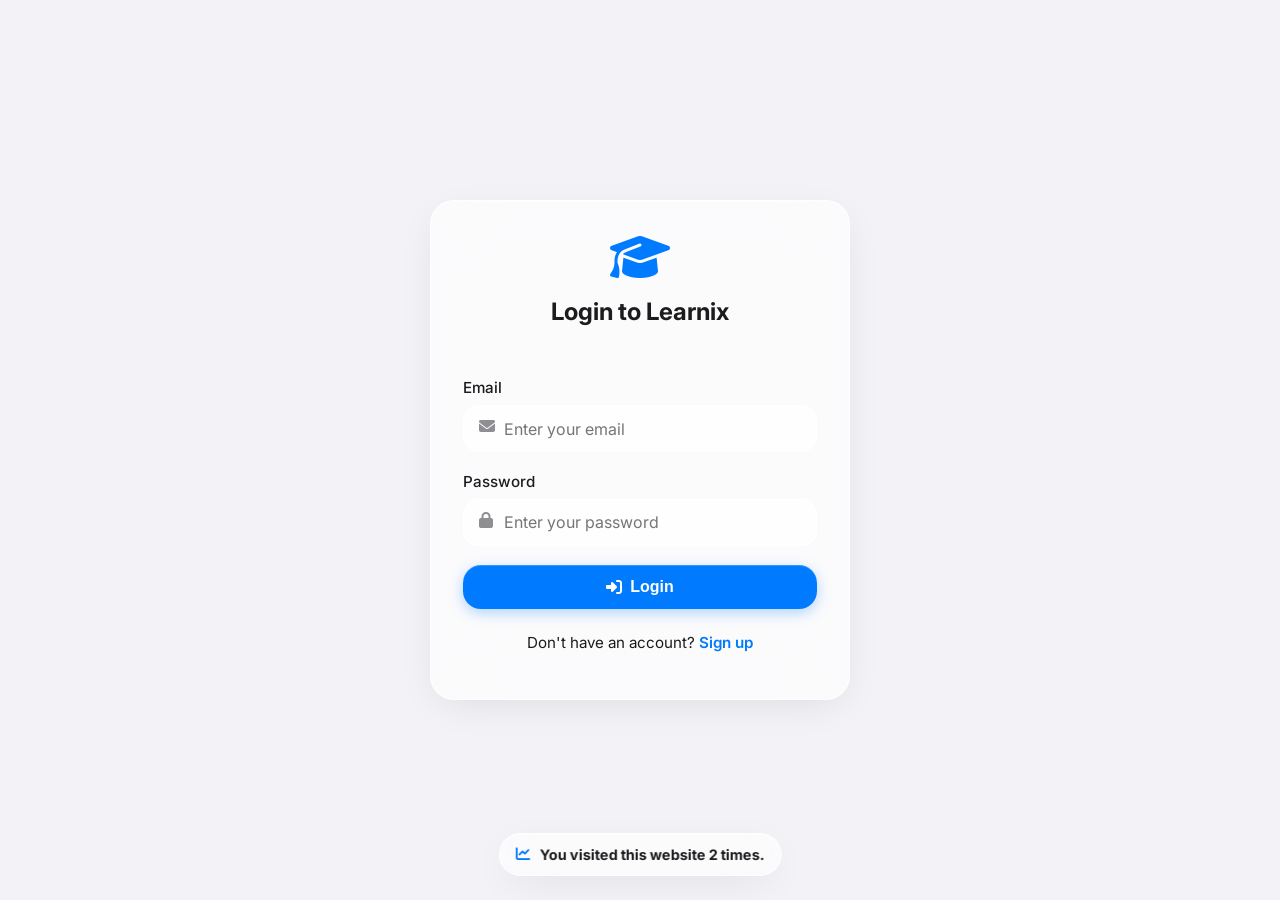
==== src/main/resources/static/dashboard.html @ 20c6d2eb "Initial commit" ====
<!DOCTYPE html>
<html lang="en">
<head>
    <meta charset="UTF-8">
    <meta name="viewport" content="width=device-width, initial-scale=1.0">
    <title>Dashboard - Learnix</title>
    <link rel="stylesheet" href="css/style.css">
    <link rel="stylesheet" href="https://cdnjs.cloudflare.com/ajax/libs/font-awesome/6.4.0/css/all.min.css">
</head>
<body>
    <aside class="sidebar glass">
        <h1><i class="fa-solid fa-graduation-cap"></i> Learnix</h1>
        <div class="nav-links">
            <span id="userNameDisplay">Welcome!</span>
            <a href="dashboard.html" class="active"><i class="fa-solid fa-chart-pie"></i> Dashboard</a>
            <a href="subjects.html"><i class="fa-solid fa-book"></i> Subjects</a>
            <a href="calendar.html"><i class="fa-solid fa-calendar-days"></i> Calendar</a>
            <a href="solo-study.html"><i class="fa-solid fa-headphones"></i> Solo Study Mode</a>
            <a href="#" id="profileBtn"><i class="fa-solid fa-user-circle"></i> Profile</a>
            
            <div class="theme-toggle-container">
                <span id="themeLabel" class="theme-toggle-label"><i class="fa-solid fa-sun"></i> Light Mode</span>
                <label class="ios-switch">
                    <input type="checkbox" id="themeToggle">
                    <span class="slider"></span>
                </label>
            </div>
        </div>
    </aside>

    <main class="main-content">
        <div class="container dashboard-shell">
            <section class="dashboard-hero glass fade-in">
                <div>
                    <p class="eyebrow">Study Command Center</p>
                    <h2 id="dashboardGreeting">Ready for today?</h2>
                    <p id="dashboardSummary">Loading your study plan...</p>
                </div>
                <div class="quick-actions">
                    <a href="subjects.html" class="btn btn-secondary"><i class="fa-solid fa-book-open"></i> Subjects</a>
                    <a href="add-task.html" class="btn"><i class="fa-solid fa-plus"></i> New Task</a>
                </div>
            </section>
            
            <div class="grid dashboard-stats">
                <div class="stat-card glass">
                    <i class="fa-solid fa-list-check"></i>
                    <h3>Total Tasks</h3>
                    <p id="totalTasks">0</p>
                </div>
                <div class="stat-card glass">
                    <i class="fa-solid fa-check-circle" style="color: var(--success-color)"></i>
                    <h3>Completed</h3>
                    <p id="completedTasks">0</p>
                </div>
                <div class="stat-card glass">
                    <i class="fa-solid fa-clock" style="color: var(--warning-color)"></i>
                    <h3>Pending</h3>
                    <p id="pendingTasks">0</p>
                </div>
            </div>
            
            <section class="dashboard-panels">
                <div class="card glass progress-panel">
                    <div>
                        <p class="eyebrow">Completion</p>
                        <h3><i class="fa-solid fa-bolt"></i> Overall Progress</h3>
                    </div>
                    <div class="progress-bar">
                        <div class="progress-fill" id="progressBar" style="width: 0%"></div>
                    </div>
                    <p id="progressText" class="progress-copy">0% completed</p>
                </div>

                <div class="card glass smart-suggestions" id="smartSuggestions">
                    <div>
                        <p class="eyebrow">Next Best Move</p>
                        <h3><i class="fa-solid fa-lightbulb"></i> Smart Suggestions</h3>
                    </div>
                    <div id="suggestionContent" class="suggestion-stack">Loading suggestions...</div>
                </div>
            </section>

            <div class="section-heading">
                <div>
                    <p class="eyebrow">Subjects</p>
                    <h3>Task Boards</h3>
                </div>
                <a href="subjects.html" class="text-link">View analytics <i class="fa-solid fa-arrow-right"></i></a>
            </div>
            <div class="grid subject-task-grid" id="subjectsContainer">
                <!-- Subjects and their tasks will be loaded here -->
            </div>
        </div>
    </main>

    <script src="js/app.js"></script>
    <script>
        document.addEventListener('DOMContentLoaded', loadDashboard);
    </script>
    <!-- Profile Modal -->
    <div class="modal-overlay" id="profileModal">
        <div class="modal-content card glass">
            <div class="calendar-header" style="margin-bottom: 1rem;">
                <h3 style="margin: 0;">Profile</h3>
                <button class="btn" id="closeProfileBtn" style="padding: 0.2rem 0.5rem;"><i class="fa-solid fa-xmark"></i></button>
            </div>
            <div class="profile-header" style="text-align: center; margin-bottom: 1.5rem;">
                <div class="avatar-container" style="position: relative; display: inline-block;">
                    <img id="profileAvatarImg" src="" alt="Avatar" style="width: 80px; height: 80px; border-radius: 50%; object-fit: cover; display: none; border: 2px solid var(--primary-color);">
                    <i id="profileAvatarIcon" class="fa-solid fa-user-circle fa-4x" style="color: var(--primary-color);"></i>
                    <label for="profilePicUpload" class="avatar-edit-btn" style="position: absolute; bottom: 0; right: -5px; background: var(--primary-color); color: white; border-radius: 50%; width: 28px; height: 28px; display: flex; align-items: center; justify-content: center; cursor: pointer; border: 2px solid var(--card-bg); box-shadow: 0 2px 5px rgba(0,0,0,0.2);">
                        <i class="fa-solid fa-camera" style="font-size: 0.8rem;"></i>
                    </label>
                    <input type="file" id="profilePicUpload" accept="image/*" style="display: none;">
                </div>
                <h2 style="margin-top: 1rem; margin-bottom: 0.2rem;" id="profileNameDisplay">Student</h2>
                <p style="margin: 0; color: var(--text-secondary); font-size: 0.85rem;">Official: <span id="profileOfficialNameDisplay">Student</span></p>
            </div>
            <div class="form-group">
                <label><i class="fa-solid fa-user"></i> Display Name</label>
                <input type="text" id="profileDisplayName" class="ios-input" placeholder="How you want to be called">
            </div>
            <div class="form-group">
                <label><i class="fa-solid fa-graduation-cap"></i> Grade / Year</label>
                <input type="text" id="profileGrade" class="ios-input" placeholder="e.g., 10th Grade, Sophomore">
            </div>
            <div class="form-group">
                <label><i class="fa-solid fa-id-badge"></i> Student Status</label>
                <input type="text" id="profileStatus" class="ios-input" placeholder="e.g., Full-time, Part-time">
            </div>
            <div class="form-group">
                <label><i class="fa-solid fa-clock"></i> Total Study Time</label>
                <div class="stat-card glass" style="text-align: center; padding: 1rem; margin-top: 0.5rem; min-height: 80px;">
                    <p id="profileTotalTime" style="font-size: 1.5rem; font-weight: bold; color: var(--primary-color);">0h 0m</p>
                </div>
            </div>
            <button id="saveProfileBtn" class="btn btn-block" style="margin-top: 1rem;"><i class="fa-solid fa-save"></i> Save Profile</button>
            <button id="modalLogoutBtn" class="btn btn-danger btn-block" style="margin-top: 0.5rem;"><i class="fa-solid fa-arrow-right-from-bracket"></i> Logout</button>
            <button id="modalDeleteAccountBtn" class="btn btn-block" style="margin-top: 0.5rem; background: transparent; border: 1px solid var(--danger-color); color: var(--danger-color);"><i class="fa-solid fa-user-xmark"></i> Delete Account</button>
        </div>
    </div>

    <!-- Floating AI Button -->
    <div class="floating-ai-btn" onclick="alert('AI Assistant features coming soon!')" title="Ask AI">
        <i class="fa-solid fa-sparkles"></i>
    </div>
</body>
</html>
---- src/main/resources/static/css/style.css ----
@import url('https://fonts.googleapis.com/css2?family=Inter:wght@300;400;500;600;700&display=swap');

:root {
    /* Light Mode Variables (Default) */
    --primary-color: #007aff; /* iOS Blue */
    --primary-dark: #005bb5;
    --background-start: #f2f2f7; /* iOS Light Gray */
    --background-end: #ffffff;
    --text-color: #1c1c1e;
    --text-secondary: #8e8e93;
    --card-bg: rgba(255, 255, 255, 0.65);
    --card-border: rgba(255, 255, 255, 0.8);
    --input-bg: rgba(255, 255, 255, 0.7);
    --input-focus-bg: rgba(255, 255, 255, 1);
    --sidebar-hover: rgba(0, 0, 0, 0.05);
    
    --danger-color: #ff3b30; /* iOS Red */
    --warning-color: #ff9500; /* iOS Orange */
    --success-color: #34c759; /* iOS Green */
}

body.dark-mode,
body.dark {
    /* Dark Mode Variables */
    --primary-color: #0a84ff; /* iOS Dark Mode Blue */
    --primary-dark: #007aff;
    --background-start: #000000; /* iOS True Black */
    --background-end: #1c1c1e; /* iOS Dark Gray */
    --text-color: #f5f5f7;
    --text-secondary: #aeaeb2;
    --card-bg: rgba(28, 28, 30, 0.65);
    --card-border: rgba(255, 255, 255, 0.1);
    --input-bg: rgba(255, 255, 255, 0.1);
    --input-focus-bg: rgba(255, 255, 255, 0.15);
    --sidebar-hover: rgba(255, 255, 255, 0.1);
}

/* Ambience Backgrounds */
body.bg-forest { --background-start: #2b5876; --background-end: #4e4376; }
body.bg-rain { --background-start: #141e30; --background-end: #243b55; }
body.bg-space { --background-start: #0f2027; --background-end: #203a43; }

/* Background Media Layer */
.bg-media-container {
    position: fixed;
    top: 0;
    left: 0;
    width: 100vw;
    height: 100vh;
    z-index: -2;
    overflow: hidden;
    pointer-events: none;
    background: var(--background-start);
}

.bg-video {
    width: 100%;
    height: 100%;
    object-fit: cover;
    opacity: 0;
    transition: opacity 1s ease-in-out;
}

.bg-video.active {
    opacity: 1;
}

.bg-overlay {
    position: fixed;
    top: 0;
    left: 0;
    width: 100vw;
    height: 100vh;
    z-index: -1;
    background: rgba(0, 0, 0, 0.4);
    backdrop-filter: blur(5px);
    -webkit-backdrop-filter: blur(5px);
    pointer-events: none;
    opacity: 0;
    transition: opacity 1s ease-in-out, background 0.6s ease-in-out, backdrop-filter 0.6s ease-in-out;
}

body.has-video-bg .bg-overlay {
    opacity: 1;
}

body.bg-video-loading .bg-overlay {
    background: rgba(255, 255, 255, 0.58);
    backdrop-filter: blur(8px);
    -webkit-backdrop-filter: blur(8px);
}

body.dark-mode.bg-video-loading .bg-overlay,
body.dark.bg-video-loading .bg-overlay {
    background: rgba(0, 0, 0, 0.72);
    backdrop-filter: blur(8px);
    -webkit-backdrop-filter: blur(8px);
}

* {
    box-sizing: border-box;
}

body {
    font-family: -apple-system, BlinkMacSystemFont, 'SF Pro Display', 'Inter', sans-serif;
    background: linear-gradient(135deg, var(--background-start) 0%, var(--background-end) 100%);
    background-attachment: fixed;
    color: var(--text-color);
    margin: 0;
    padding: 0;
    display: flex;
    min-height: 100vh;
    transition: background 0.8s ease, color 0.3s ease;
}

/* Premium Glassmorphism utility */
.glass {
    background: var(--card-bg);
    backdrop-filter: blur(30px);
    -webkit-backdrop-filter: blur(30px);
    border: 1px solid var(--card-border);
    box-shadow: 
        0 10px 40px -10px rgba(0,0,0,0.1),
        inset 0 1px 0 rgba(255,255,255,0.4),
        inset 0 0 20px rgba(255,255,255,0.05);
}

.dark-mode .glass,
.dark .glass {
    box-shadow: 
        0 10px 40px -10px rgba(0,0,0,0.5),
        inset 0 1px 0 rgba(255,255,255,0.1),
        inset 0 0 20px rgba(255,255,255,0.02);
}

/* Sidebar Navigation */
.sidebar {
    width: 260px;
    height: 100vh;
    position: fixed;
    top: 0;
    left: 0;
    display: flex;
    flex-direction: column;
    padding: 2rem 1rem;
    box-sizing: border-box;
    z-index: 100;
    transition: background 0.3s ease, border-color 0.3s ease;
    border-right: 1px solid var(--card-border);
}

.sidebar h1 {
    margin: 0 0 2rem 1rem;
    font-size: 1.8rem;
    font-weight: 700;
    color: var(--text-color);
    display: flex;
    align-items: center;
    gap: 10px;
}

.sidebar h1 i { color: var(--primary-color); }

.nav-links {
    display: flex;
    flex-direction: column;
    gap: 0.5rem;
    flex: 1;
}

.nav-links span {
    margin: 0 0 1rem 1rem;
    font-weight: 600;
    color: var(--text-secondary);
    font-size: 0.9rem;
}

.nav-links a {
    color: var(--text-color);
    text-decoration: none;
    padding: 0.8rem 1rem;
    border-radius: 16px;
    font-weight: 500;
    transition: all 0.3s ease;
    display: flex;
    align-items: center;
    gap: 12px;
}

.nav-links a:hover, .nav-links a.active {
    background: var(--sidebar-hover);
    transform: translateX(5px);
}

.nav-links a i {
    width: 20px;
    text-align: center;
    font-size: 1.1rem;
    color: var(--primary-color);
}

#logoutBtn { color: var(--danger-color); }
#logoutBtn i { color: var(--danger-color); }

/* Theme Toggle Switch (iOS Style) */
.theme-toggle-container {
    margin-top: auto;
    display: flex;
    align-items: center;
    gap: 10px;
    justify-content: space-between;
    padding: 0.8rem 1rem;
    color: var(--text-color);
    font-weight: 500;
}

.theme-toggle-container .theme-toggle-label {
    display: flex;
    align-items: center;
    gap: 10px;
    margin: 0;
    color: var(--text-color);
    font-size: 0.9rem;
    font-weight: 500;
    line-height: 1;
}

.ios-switch {
    position: relative;
    display: inline-block;
    width: 50px;
    height: 30px;
    flex: 0 0 auto;
}

.ios-switch input { 
    opacity: 0;
    width: 0;
    height: 0;
}

.slider {
    position: relative;
    display: block;
    cursor: pointer;
    width: 100%;
    height: 100%;
    background-color: #e5e5ea; /* iOS Unchecked */
    transition: .4s cubic-bezier(0.4, 0.0, 0.2, 1);
    border-radius: 30px;
}
.dark-mode .ios-switch .slider,
.dark .ios-switch .slider {
    background-color: #34c759; /* iOS Checked Green */
}

.slider:before {
    position: absolute;
    content: "";
    height: 26px;
    width: 26px;
    left: 2px;
    top: 50%;
    transform: translateY(-50%);
    background-color: white;
    transition: .4s cubic-bezier(0.4, 0.0, 0.2, 1);
    border-radius: 50%;
    box-shadow: 0 3px 8px rgba(0,0,0,0.15), 0 1px 1px rgba(0,0,0,0.16), 0 3px 1px rgba(0,0,0,0.1);
}

.ios-switch input:checked + .slider {
    background-color: #34c759;
}

.ios-switch input:checked + .slider:before {
    transform: translate(20px, -50%);
}

/* Main Content Area */
.main-content {
    margin-left: 260px;
    flex: 1;
    padding: 2rem;
    max-width: calc(100% - 260px);
    box-sizing: border-box;
}

.container {
    max-width: 1200px;
    margin: 0 auto;
}

/* Auth Pages */
.auth-page { justify-content: center; align-items: center; margin-left: 0; max-width: 100%; padding: 1rem; }
.auth-container { width: 100%; max-width: 420px; }

/* Cards */
.card {
    border-radius: 24px;
    padding: 2rem;
    transition: transform 0.3s cubic-bezier(0.175, 0.885, 0.32, 1.275), box-shadow 0.3s ease;
    color: var(--text-color);
    width: 100%;
    max-width: 100%;
    margin: 0;
    display: flex;
    flex-direction: column;
    overflow: hidden;
}

.grid {
    display: grid;
    grid-template-columns: repeat(auto-fit, minmax(300px, 1fr));
    gap: 20px;
    width: 100%;
}

.card:hover {
    transform: translateY(-4px) scale(1.01);
    box-shadow: 0 16px 40px rgba(0, 0, 0, 0.12), inset 0 0 0 1px rgba(255, 255, 255, 0.2);
}

/* Forms */
.form-group { margin-bottom: 1.2rem; position: relative; }
.form-group label { display: block; margin-bottom: 0.5rem; font-weight: 500; font-size: 0.95rem; }
.form-group input, .form-group select, .form-group textarea {
    width: 100%;
    padding: 0.8rem 1rem 0.8rem 2.5rem;
    background: var(--input-bg);
    border: 1px solid var(--card-border);
    border-radius: 16px;
    box-sizing: border-box;
    font-family: inherit;
    font-size: 1rem;
    transition: all 0.3s ease;
    color: var(--text-color);
}
.form-group i.input-icon { position: absolute; left: 1rem; top: 2.5rem; color: var(--text-secondary); }
.form-group input:focus, .form-group select:focus, .form-group textarea:focus {
    outline: none;
    border-color: var(--primary-color);
    background: var(--input-focus-bg);
    box-shadow: 0 0 0 4px rgba(0, 122, 255, 0.2);
}

/* Textarea specifically for Sticky Notes */
.sticky-note {
    width: 100%;
    height: 300px;
    resize: none;
    padding: 1.5rem;
    background: var(--input-bg);
    border: 1px solid var(--card-border);
    border-radius: 20px;
    color: var(--text-color);
    font-family: 'Inter', inherit;
    font-size: 1.1rem;
    line-height: 1.6;
    transition: all 0.3s ease;
    box-shadow: inset 0 2px 4px rgba(0,0,0,0.02);
}
.sticky-note:focus {
    outline: none;
    background: var(--input-focus-bg);
    border-color: var(--warning-color);
    box-shadow: 0 0 0 4px rgba(255, 149, 0, 0.2);
}

/* Buttons */
.btn {
    background: var(--primary-color);
    color: white;
    border: none;
    padding: 0.8rem 1.5rem;
    border-radius: 18px; /* iOS rounded button style */
    cursor: pointer;
    font-size: 1rem;
    font-weight: 600;
    transition: all 0.2s ease-in-out;
    text-decoration: none;
    display: inline-flex;
    align-items: center;
    justify-content: center;
    gap: 8px;
    box-shadow: 0 4px 14px rgba(0, 122, 255, 0.3), inset 0 1px 0 rgba(255,255,255,0.2);
}

.btn:hover {
    transform: translateY(-2px) scale(1.02);
    box-shadow: 0 8px 20px rgba(0, 122, 255, 0.4);
    background: var(--primary-dark);
}

.btn:active { transform: translateY(1px) scale(0.96); }

.btn-danger {
    background: var(--danger-color);
    box-shadow: 0 4px 12px rgba(255, 59, 48, 0.3);
}
.btn-danger:hover {
    background: #d32f2f;
    box-shadow: 0 8px 20px rgba(255, 59, 48, 0.4);
}
.btn-block { width: 100%; }

/* Ambience Buttons */
.ambience-btn {
    background: var(--card-bg);
    border: 1px solid var(--card-border);
    color: var(--text-color);
    padding: 0.8rem 1.2rem;
    border-radius: 24px;
    cursor: pointer;
    font-size: 0.95rem;
    font-weight: 500;
    transition: all 0.3s cubic-bezier(0.175, 0.885, 0.32, 1.275);
    display: inline-flex;
    align-items: center;
    gap: 10px;
}
.ambience-btn:hover, .ambience-btn.active {
    background: var(--primary-color);
    color: white;
    border-color: var(--primary-color);
    transform: translateY(-3px) scale(1.05);
    box-shadow: 0 8px 20px rgba(0, 122, 255, 0.4);
}

/* Grid & Stats */
.grid { display: grid; grid-template-columns: repeat(auto-fit, minmax(250px, 1fr)); gap: 1.5rem; }
.stat-card {
    border-radius: 24px;
    padding: 1.8rem;
    text-align: center;
    transition: transform 0.3s cubic-bezier(0.175, 0.885, 0.32, 1.275), box-shadow 0.3s ease;
    display: flex;
    flex-direction: column;
    align-items: center;
    justify-content: center;
    gap: 0.8rem;
    color: var(--text-color);
    position: relative;
    overflow: hidden;
}
.stat-card::before {
    content: '';
    position: absolute;
    top: -50%;
    left: -50%;
    width: 200%;
    height: 200%;
    background: radial-gradient(circle, rgba(255,255,255,0.2) 0%, transparent 70%);
    opacity: 0;
    transition: opacity 0.5s ease;
    pointer-events: none;
}
.stat-card:hover::before { opacity: 1; }
.stat-card i { font-size: 2.2rem; color: var(--primary-color); margin-bottom: 0.5rem; transition: transform 0.3s ease; }
.stat-card:hover i { transform: scale(1.15) rotate(5deg); }
.stat-card:hover { transform: translateY(-8px) scale(1.02); box-shadow: 0 16px 40px 0 rgba(0, 0, 0, 0.12); }
.stat-card h3 { margin: 0; font-size: 1.05rem; font-weight: 500; color: var(--text-secondary); text-transform: uppercase; letter-spacing: 1px; }
.stat-card p { margin: 0; font-size: 3rem; font-weight: 700; line-height: 1; }

/* Suggestions */
.smart-suggestions { border-left: 6px solid var(--success-color); }

/* Tasks */
.task-list { list-style: none; padding: 0; margin: 0; }
.task-item {
    display: flex;
    justify-content: space-between;
    align-items: center;
    padding: 1.2rem;
    border-bottom: 1px solid var(--card-border);
    transition: background 0.3s ease, transform 0.2s ease;
    border-radius: 16px;
    margin-bottom: 0.5rem;
}
.task-item:hover { background: var(--sidebar-hover); transform: translateX(4px); }
.task-item:last-child { margin-bottom: 0; border-bottom: none; }
.task-info { display: flex; align-items: center; gap: 14px; }
.task-info i { font-size: 1.3rem; color: var(--text-secondary); transition: color 0.3s ease; }
.task-item:hover .task-info i { color: var(--primary-color); }
.task-info h4 { margin: 0 0 0.3rem 0; font-weight: 600; font-size: 1.1rem; }
.task-info p { margin: 0; font-size: 0.9rem; color: var(--text-secondary); }

/* Badges */
.badge { padding: 0.4rem 0.8rem; border-radius: 20px; font-size: 0.75rem; font-weight: 700; color: white; box-shadow: 0 2px 6px rgba(0,0,0,0.1); text-transform: uppercase; letter-spacing: 0.5px; }
.badge-high { background-color: var(--danger-color); }
.badge-medium { background-color: var(--warning-color); }
.badge-low { background-color: var(--success-color); }
.badge-pending { background-color: var(--warning-color); }
.badge-completed { background-color: var(--success-color); }

/* Premium Progress Bar */
.progress-bar {
    width: 100%;
    background-color: var(--input-bg);
    border-radius: 20px;
    overflow: hidden;
    margin-top: 1rem;
    height: 16px;
    box-shadow: inset 0 2px 4px rgba(0,0,0,0.1);
    position: relative;
}
.progress-fill {
    height: 100%;
    background: linear-gradient(90deg, var(--primary-color), var(--success-color));
    border-radius: 20px;
    transition: width 1s cubic-bezier(0.4, 0, 0.2, 1);
    box-shadow: 0 2px 8px rgba(52, 199, 89, 0.4);
    position: relative;
    overflow: hidden;
}
.progress-fill::after {
    content: '';
    position: absolute;
    top: 0; left: 0; right: 0; bottom: 0;
    background: linear-gradient(rgba(255,255,255,0.3) 0%, transparent 100%);
    border-radius: 20px;
}

/* Calendar Styles */
.calendar-header {
    display: flex;
    justify-content: space-between;
    align-items: center;
    margin-bottom: 1.5rem;
}

.calendar-header button {
    background: var(--input-bg);
    border: 1px solid var(--card-border);
    color: var(--text-color);
    padding: 0.5rem 1rem;
    border-radius: 12px;
    cursor: pointer;
    transition: all 0.2s;
}

.calendar-header button:hover {
    background: var(--primary-color);
    color: white;
}

.calendar-grid {
    display: grid;
    grid-template-columns: repeat(7, 1fr);
    gap: 10px;
}

.calendar-day-header {
    text-align: center;
    font-weight: 600;
    color: var(--text-secondary);
    padding: 0.5rem;
}

.calendar-day {
    background: var(--input-bg);
    border: 1px solid var(--card-border);
    border-radius: 12px;
    min-height: 80px;
    padding: 0.5rem;
    cursor: pointer;
    transition: all 0.2s ease;
    display: flex;
    flex-direction: column;
    align-items: flex-start;
    color: var(--text-color);
    position: relative;
    overflow: hidden;
}

.calendar-day:hover {
    transform: translateY(-2px);
    box-shadow: 0 4px 12px rgba(0,0,0,0.1);
    border-color: var(--primary-color);
}

.calendar-day.empty {
    background: transparent;
    border: none;
    cursor: default;
}

.calendar-day.empty:hover {
    transform: none;
    box-shadow: none;
}

.calendar-day.today {
    background: rgba(0, 122, 255, 0.1);
    border: 2px solid var(--primary-color);
}

.calendar-day .date-num {
    font-weight: 600;
    font-size: 1.1rem;
    margin-bottom: 5px;
}

.calendar-day .task-indicators {
    display: flex;
    gap: 4px;
    margin-top: auto;
    align-self: flex-end;
    flex-wrap: wrap;
    justify-content: flex-end;
}

.calendar-day .task-indicator {
    width: 8px;
    height: 8px;
    border-radius: 50%;
    background: var(--warning-color);
}

.calendar-day .task-indicator.completed {
    background: var(--success-color);
}

.calendar-day .task-indicator.high-priority {
    background: var(--danger-color);
}

/* Custom Timer Inputs */
.timer-inputs {
    display: flex;
    justify-content: center;
    gap: 10px;
    margin-bottom: 1.5rem;
}

.timer-inputs input {
    width: 60px;
    text-align: center;
    font-size: 1.5rem;
    padding: 0.5rem;
    border-radius: 12px;
    border: 1px solid var(--card-border);
    background: var(--input-bg);
    color: var(--text-color);
}

.timer-inputs input:focus {
    outline: none;
    border-color: var(--primary-color);
    box-shadow: 0 0 0 3px rgba(0, 122, 255, 0.2);
}

.timer-inputs span {
    font-size: 1.5rem;
    font-weight: 600;
    align-self: center;
}

.focus-setup-overlay {
    position: fixed;
    inset: 0;
    z-index: 260;
    display: none;
    align-items: center;
    justify-content: center;
    padding: 1.5rem;
    background: rgba(0, 0, 0, 0.25);
    backdrop-filter: blur(8px);
    -webkit-backdrop-filter: blur(8px);
}

.focus-setup-overlay.active {
    display: flex;
}

.focus-setup {
    width: min(680px, 100%);
}

.focus-setup-grid {
    display: grid;
    grid-template-columns: repeat(2, minmax(0, 1fr));
    gap: 1rem;
}

.focus-sessions-control {
    grid-column: 1 / -1;
}

.focus-sessions-control input[type="range"] {
    width: 100%;
    accent-color: var(--primary-color);
}

.focus-plan-section {
    margin: 1.25rem 0;
}

.focus-plan-legend {
    display: flex;
    gap: 1rem;
    flex-wrap: wrap;
    color: var(--text-secondary);
    font-size: 0.82rem;
    margin-bottom: 0.75rem;
}

.focus-plan-legend span {
    display: inline-flex;
    align-items: center;
    gap: 0.35rem;
}

.focus-dot {
    width: 10px;
    height: 10px;
    border-radius: 50%;
    display: inline-block;
}

.focus-dot.focus,
.focus-plan-slot.focus {
    background: var(--success-color);
}

.focus-dot.short,
.focus-plan-slot.short {
    background: var(--danger-color);
}

.focus-dot.long,
.focus-plan-slot.long {
    background: var(--primary-color);
}

.focus-plan-bar {
    display: flex;
    align-items: flex-end;
    gap: 0.35rem;
    min-height: 72px;
    overflow-x: auto;
    padding-bottom: 0.25rem;
}

.focus-plan-slot {
    border: 0;
    border-radius: 999px;
    color: #fff;
    font-weight: 700;
    font-size: 0.7rem;
    width: 18px;
    min-width: 18px;
    height: 60px;
    padding: 0;
    display: inline-flex;
    align-items: center;
    justify-content: center;
    flex: 0 0 18px;
    cursor: pointer;
    box-shadow: 0 8px 18px rgba(0,0,0,0.12);
}

.focus-plan-slot.short {
    height: 38px;
}

.focus-plan-slot.long {
    height: 50px;
}

.focus-plan-slot.none {
    height: 24px;
    color: var(--text-secondary);
    background: var(--input-bg);
    border: 1px dashed var(--card-border);
}

.focus-plan-hint {
    margin: 0.65rem 0 0 0;
    color: var(--text-secondary);
    font-size: 0.82rem;
}

.focus-mode-screen {
    position: fixed;
    inset: 0;
    z-index: 500;
    display: none;
    align-items: center;
    justify-content: center;
    background: #000;
    color: #fff;
}

.focus-mode-screen.active {
    display: flex;
}

.focus-mode-content {
    text-align: center;
    padding: 2rem;
}

.focus-mode-content p {
    margin: 0 0 1rem 0;
    color: rgba(255, 255, 255, 0.68);
    font-size: 1rem;
    letter-spacing: 0.08em;
    text-transform: uppercase;
}

.focusModeTimerDisplay {
    font-size: clamp(4rem, 14vw, 12rem);
    line-height: 1;
    font-weight: 800;
    font-variant-numeric: tabular-nums;
}

#focusModeProgress {
    display: inline-block;
    margin-top: 1.5rem;
    color: rgba(255, 255, 255, 0.58);
    font-size: 1rem;
}

.focus-exit-btn {
    position: fixed;
    top: 1.5rem;
    right: 1.5rem;
    width: 44px;
    height: 44px;
    border: 1px solid rgba(255,255,255,0.25);
    border-radius: 50%;
    background: rgba(255,255,255,0.08);
    color: #fff;
    display: inline-flex;
    align-items: center;
    justify-content: center;
    cursor: pointer;
}

.floating-study-timer {
    --floating-timer-scale: 1.3;
    position: fixed;
    right: 1.5rem;
    bottom: 6.5rem;
    z-index: 180;
    display: grid;
    grid-template-columns: repeat(3, calc(34px * var(--floating-timer-scale)));
    grid-template-rows: auto auto auto;
    align-items: center;
    justify-content: center;
    gap: calc(0.75rem * var(--floating-timer-scale));
    padding: calc(0.8rem * var(--floating-timer-scale)) calc(0.9rem * var(--floating-timer-scale));
    border-radius: calc(18px * var(--floating-timer-scale));
    color: var(--text-color);
    width: calc(190px * var(--floating-timer-scale));
    min-height: calc(190px * var(--floating-timer-scale));
    cursor: grab;
    touch-action: none;
    user-select: none;
}

.floating-study-timer.dragging {
    cursor: grabbing;
    transition: none;
}

.floating-timer-icon {
    grid-column: 1 / 2;
    grid-row: 1;
    width: calc(38px * var(--floating-timer-scale));
    height: calc(38px * var(--floating-timer-scale));
    border-radius: 50%;
    display: inline-flex;
    align-items: center;
    justify-content: center;
    color: #fff;
    background: var(--primary-color);
    flex: 0 0 auto;
}

.floating-timer-main {
    grid-column: 2 / 4;
    grid-row: 1;
    display: flex;
    flex-direction: column;
    min-width: 0;
    flex: 1;
}

.floating-timer-label {
    font-size: calc(0.72rem * var(--floating-timer-scale));
    color: var(--text-secondary);
    line-height: 1;
}

.floatingTimerDisplay {
    font-size: calc(1.2rem * var(--floating-timer-scale));
    line-height: 1.2;
    font-variant-numeric: tabular-nums;
}

.floating-timer-btn {
    width: calc(34px * var(--floating-timer-scale));
    height: calc(34px * var(--floating-timer-scale));
    border: 1px solid var(--card-border);
    border-radius: 50%;
    background: var(--input-bg);
    color: var(--text-color);
    display: inline-flex;
    align-items: center;
    justify-content: center;
    cursor: pointer;
    transition: transform 0.2s ease, background 0.2s ease;
}

.floating-timer-btn.minimize-btn {
    grid-column: 3;
    grid-row: 3;
}

.floating-timer-btn.hide-btn {
    grid-column: 1;
    grid-row: 3;
}

.floating-timer-btn:hover {
    transform: translateY(-2px);
    background: var(--sidebar-hover);
}

.floating-timer-btn.danger {
    color: var(--danger-color);
}

.floating-study-timer.minimized {
    grid-template-columns: 1fr;
    grid-template-rows: 1fr auto;
    width: calc(92px * var(--floating-timer-scale));
    min-height: calc(92px * var(--floating-timer-scale));
    gap: calc(0.45rem * var(--floating-timer-scale));
}

.floating-study-timer.minimized .floating-timer-icon {
    display: none;
}

.floating-study-timer.minimized .floating-timer-main {
    grid-column: 1;
    grid-row: 1;
    align-items: center;
    text-align: center;
}

.floating-study-timer.minimized .floating-timer-label,
.floating-study-timer.minimized #floatingTimerDecreaseBtn,
.floating-study-timer.minimized #floatingTimerIncreaseBtn,
.floating-study-timer.minimized #floatingTimerStartBtn,
.floating-study-timer.minimized #floatingTimerPauseBtn,
.floating-study-timer.minimized #floatingTimerResetBtn,
.floating-study-timer.minimized #floatingTimerHideBtn {
    display: none !important;
}

.floating-study-timer.minimized .floatingTimerDisplay {
    font-size: calc(0.95rem * var(--floating-timer-scale));
}

.floating-study-timer.minimized .minimize-btn {
    grid-column: 1;
    grid-row: 2;
    justify-self: center;
}

/* Subject Tracker Styles */
.subject-tracker-list {
    display: flex;
    flex-direction: column;
    gap: 1rem;
    max-height: 350px;
    overflow-y: auto;
    padding-right: 5px;
}

.subject-tracker-item {
    background: var(--input-bg);
    border: 1px solid var(--card-border);
    border-radius: 16px;
    padding: 1rem;
    display: flex;
    justify-content: space-between;
    align-items: center;
    transition: all 0.2s;
}

.subject-tracker-item:hover {
    transform: translateX(4px);
    background: var(--sidebar-hover);
}

.subject-tracker-item.weak {
    border-left: 5px solid var(--danger-color);
}

.subject-info h4 {
    margin: 0 0 0.3rem 0;
    font-size: 1.1rem;
    color: var(--text-color);
}

.subject-stats {
    display: flex;
    gap: 10px;
    font-size: 0.85rem;
    color: var(--text-secondary);
}

/* Modal specific (for Calendar task click) */
.modal-overlay {
    position: fixed;
    top: 0; left: 0; width: 100%; height: 100%;
    background: rgba(0,0,0,0.5);
    backdrop-filter: blur(5px);
    display: flex;
    justify-content: center;
    align-items: center;
    z-index: 1000;
    opacity: 0;
    pointer-events: none;
    transition: opacity 0.3s ease;
}

.modal-overlay.active {
    opacity: 1;
    pointer-events: auto;
}

.modal-content {
    width: 90%;
    max-width: 500px;
    max-height: 80vh;
    overflow-y: auto;
}

/* Utilities */
.text-center { text-align: center; }
.mt-2 { margin-top: 2rem; }

/* Circular Progress Chart */
.circular-progress-container {
    width: 120px;
    height: 120px;
    display: flex;
    justify-content: center;
    align-items: center;
}
.circular-chart {
    display: block;
    margin: 0 auto;
    max-width: 100%;
    max-height: 250px;
}
.circle-bg {
    fill: none;
    stroke: var(--input-bg);
    stroke-width: 3.8;
}
.circle {
    fill: none;
    stroke-width: 2.8;
    stroke-linecap: round;
    transition: stroke-dasharray 1.5s ease-out;
    stroke: var(--primary-color);
}
.percentage {
    fill: var(--text-color);
    font-family: 'Inter', sans-serif;
    font-size: 0.5em;
    text-anchor: middle;
    font-weight: bold;
}

/* Animations */
.fade-in {
    animation: fadeIn 0.8s cubic-bezier(0.175, 0.885, 0.32, 1.275) forwards;
}
.slide-up-fade-in {
    opacity: 0;
    transform: translateY(20px);
    transition: opacity 0.6s ease-out, transform 0.6s cubic-bezier(0.175, 0.885, 0.32, 1.275);
}
.slide-up-fade-in.is-visible {
    opacity: 1;
    transform: translateY(0);
}
@keyframes fadeIn {
    from { opacity: 0; transform: translateY(10px); }
    to { opacity: 1; transform: translateY(0); }
}

/* Subjects Dashboard Specific Cards */
.subject-dash-card {
    cursor: pointer;
    display: flex;
    flex-direction: column;
    justify-content: space-between;
}
.subject-dash-card:hover {
    transform: translateY(-5px) scale(1.02);
    box-shadow: 0 10px 25px rgba(0, 122, 255, 0.2);
}
.subject-details {
    display: none;
    margin-top: 1rem;
    padding-top: 1rem;
    border-top: 1px solid var(--card-border);
    animation: fadeIn 0.4s ease-in-out;
}
.subject-details.active {
    display: block;
}
.mini-progress-bar {
    height: 8px;
    background-color: var(--input-bg);
    border-radius: 4px;
    overflow: hidden;
    margin-top: 0.5rem;
}
.mini-progress-fill {
    height: 100%;
    background: var(--success-color);
    width: 0%;
    transition: width 1s ease-out;
}

.website-visit-badge {
    position: fixed;
    left: 50%;
    bottom: 24px;
    transform: translateX(-50%);
    z-index: 998;
    display: inline-flex;
    align-items: center;
    justify-content: center;
    gap: 0.6rem;
    max-width: calc(100vw - 2rem);
    padding: 0.75rem 1rem;
    border-radius: 999px;
    color: var(--text-color);
    font-size: 0.9rem;
    font-weight: 700;
    text-align: center;
    white-space: normal;
    pointer-events: none;
}

.website-visit-badge i {
    color: var(--primary-color);
    flex: 0 0 auto;
}

.profile-visit-stat {
    border-radius: 18px;
    padding: 1rem;
    text-align: center;
    margin-top: 0.5rem;
}

.profile-visit-stat p {
    margin: 0;
    color: var(--primary-color);
    font-size: 1.8rem;
    font-weight: 800;
    line-height: 1;
}

.profile-visit-stat span {
    display: block;
    margin-top: 0.45rem;
    color: var(--text-secondary);
    font-size: 0.86rem;
    font-weight: 600;
}

/* Responsive */
@media (max-width: 768px) {
    body { flex-direction: column; }
    .sidebar {
        width: 100%;
        height: auto;
        position: relative;
        padding: 1rem;
        flex-direction: row;
        flex-wrap: wrap;
        align-items: center;
        border-bottom: 1px solid var(--card-border);
        border-right: none;
    }
    .sidebar h1 { margin: 0; margin-right: auto; }
    .nav-links { flex-direction: row; width: 100%; justify-content: space-around; margin-top: 1rem; }
    .nav-links span { display: none; }
    .nav-links a { padding: 0.5rem; flex-direction: column; gap: 5px; font-size: 0.8rem; border-radius: 12px; }
    .theme-toggle-container { width: 100%; justify-content: center; gap: 1rem; margin-top: 1rem; padding: 0; border-top: 1px solid var(--card-border); padding-top: 1rem;}
    .theme-toggle-container .theme-toggle-label { display: flex; }
    .main-content { margin-left: 0; max-width: 100%; }
    .floating-study-timer {
        left: 1rem;
        right: 1rem;
        bottom: 5.75rem;
        min-width: 0;
    }
    .focus-setup-grid {
        grid-template-columns: 1fr;
    }
    .website-visit-badge {
        bottom: 16px;
        width: calc(100vw - 2rem);
        padding: 0.7rem 0.85rem;
        font-size: 0.82rem;
    }
}

/* Floating AI Button */
.floating-ai-btn {
    position: fixed;
    bottom: 30px;
    right: 30px;
    width: 60px;
    height: 60px;
    border-radius: 50%;
    background: var(--card-bg);
    backdrop-filter: blur(20px);
    -webkit-backdrop-filter: blur(20px);
    border: 1px solid var(--card-border);
    box-shadow: 0 10px 25px rgba(0,0,0,0.1), inset 0 0 10px rgba(255,255,255,0.5);
    display: flex;
    justify-content: center;
    align-items: center;
    cursor: pointer;
    z-index: 999;
    transition: all 0.4s cubic-bezier(0.175, 0.885, 0.32, 1.275);
}
.floating-ai-btn i {
    font-size: 1.8rem;
    color: var(--primary-color);
    transition: transform 0.4s cubic-bezier(0.175, 0.885, 0.32, 1.275);
}
.floating-ai-btn:hover {
    transform: translateY(-5px) scale(1.1);
    box-shadow: 0 15px 35px rgba(0, 122, 255, 0.3), inset 0 0 15px rgba(255,255,255,0.8);
}
.floating-ai-btn:hover i {
    transform: rotate(15deg);
}
.floating-ai-btn:active {
    transform: translateY(2px) scale(0.95);
}

/* Charts & Analytics */
.chart-container {
    display: flex;
    align-items: flex-end;
    gap: 10px;
    height: 150px;
    padding-top: 20px;
    border-bottom: 1px solid var(--card-border);
    border-left: 1px solid var(--card-border);
}
.bar-chart-col {
    flex: 1;
    display: flex;
    flex-direction: column;
    justify-content: flex-end;
    align-items: center;
    height: 100%;
}
.bar-chart-fill {
    width: 30px;
    background: linear-gradient(to top, var(--primary-color), #00c6ff);
    border-radius: 6px 6px 0 0;
    transition: height 1.5s cubic-bezier(0.175, 0.885, 0.32, 1.275);
    height: 0; /* Animated later */
    box-shadow: 0 0 10px rgba(0, 122, 255, 0.4);
}
.bar-chart-label {
    margin-top: 5px;
    font-size: 0.75rem;
    color: var(--text-secondary);
    text-align: center;
    white-space: nowrap;
    overflow: hidden;
    text-overflow: ellipsis;
    max-width: 40px;
}

.pie-chart {
    width: 150px;
    height: 150px;
    border-radius: 50%;
    background: conic-gradient(var(--primary-color) 0% 0%, var(--input-bg) 0% 100%);
    box-shadow: inset 0 0 15px rgba(0,0,0,0.1), 0 5px 15px rgba(0,0,0,0.05);
    transition: background 1.5s ease-out;
}

/* Sticky Note Fix */
textarea.sticky-note {
    width: 100%;
    box-sizing: border-box;
    resize: none;
    min-height: 150px;
    flex: 1;
    background: var(--input-bg);
    border: 1px solid var(--card-border);
    border-radius: 12px;
    padding: 1rem;
    color: var(--text-color);
    font-family: inherit;
    font-size: 0.95rem;
}

/* Task Section Fix */
.task-list {
    list-style: none;
    padding: 0;
    margin: 0;
    width: 100%;
}
.task-item {
    display: flex;
    justify-content: space-between;
    align-items: center;
    width: 100%;
    box-sizing: border-box;
    padding: 0.8rem;
    margin-bottom: 0.5rem;
    background: var(--input-bg);
    border-radius: 12px;
    gap: 10px;
}
.task-info {
    display: flex;
    align-items: center;
    gap: 10px;
    flex: 1;
    min-width: 0; /* Prevents overflow in flex child */
}
.task-info div {
    min-width: 0;
}
.task-info h4 {
    margin: 0;
    white-space: nowrap;
    overflow: hidden;
    text-overflow: ellipsis;
}
.task-info p {
    margin: 0;
    font-size: 0.8rem;
    color: var(--text-secondary);
}
.task-actions {
    display: flex;
    gap: 5px;
    flex-shrink: 0; /* Prevent buttons from shrinking */
}

/* Dashboard upgrade */
.dashboard-shell {
    display: flex;
    flex-direction: column;
    gap: 1.5rem;
}

.dashboard-hero {
    border-radius: 22px;
    padding: 1.6rem;
    display: flex;
    align-items: center;
    justify-content: space-between;
    gap: 1rem;
}

.dashboard-hero h2 {
    margin: 0.2rem 0 0.4rem;
    font-size: 2rem;
}

.dashboard-hero p {
    margin: 0;
    color: var(--text-secondary);
}

.eyebrow {
    margin: 0;
    color: var(--primary-color);
    font-size: 0.76rem;
    font-weight: 800;
    text-transform: uppercase;
    letter-spacing: 0.08em;
}

.quick-actions,
.section-heading,
.dashboard-panels,
.subject-card-header,
.task-meta,
.task-actions {
    display: flex;
    align-items: center;
}

.quick-actions {
    gap: 0.7rem;
    flex-wrap: wrap;
    justify-content: flex-end;
}

.btn-secondary {
    background: var(--input-bg);
    color: var(--text-color);
    border: 1px solid var(--card-border);
    box-shadow: none;
}

.btn-secondary:hover {
    color: white;
}

.dashboard-stats {
    margin: 0;
}

.dashboard-panels {
    align-items: stretch;
    gap: 1.5rem;
}

.dashboard-panels > .card {
    flex: 1;
    min-width: 0;
}

.progress-panel,
.smart-suggestions {
    gap: 1rem;
}

.progress-copy {
    margin: 0;
    color: var(--text-secondary);
    font-weight: 700;
}

.suggestion-stack {
    display: grid;
    gap: 0.75rem;
}

.suggestion-item {
    background: var(--input-bg);
    border: 1px solid var(--card-border);
    border-radius: 16px;
    padding: 0.9rem 1rem;
}

.suggestion-item strong {
    color: var(--text-color);
}

.suggestion-item p {
    margin: 0.25rem 0 0;
    color: var(--text-secondary);
    font-size: 0.92rem;
}

.suggestion-item.danger {
    border-left: 4px solid var(--danger-color);
}

.suggestion-item.success {
    border-left: 4px solid var(--success-color);
}

.section-heading {
    justify-content: space-between;
    gap: 1rem;
}

.section-heading h3 {
    margin: 0.2rem 0 0;
    font-size: 1.45rem;
}

.text-link {
    color: var(--primary-color);
    text-decoration: none;
    font-weight: 700;
    display: inline-flex;
    align-items: center;
    gap: 0.4rem;
}

.subject-task-card {
    gap: 1rem;
}

.subject-card-header {
    justify-content: space-between;
    gap: 1rem;
}

.subject-card-header h3 {
    margin: 0;
    min-width: 0;
    overflow-wrap: anywhere;
}

.subject-card-header .btn {
    padding: 0.45rem 0.75rem;
    font-size: 0.85rem;
    flex-shrink: 0;
}

.task-empty-state,
.dashboard-empty-state {
    color: var(--text-secondary);
    background: var(--input-bg);
    border: 1px dashed var(--card-border);
    border-radius: 16px;
    padding: 1rem;
    text-align: center;
}

.dashboard-empty-state {
    grid-column: 1 / -1;
    padding: 2rem;
}

.task-meta {
    gap: 0.45rem;
    flex-wrap: wrap;
    margin-top: 0.45rem;
}

.task-actions .btn {
    width: 36px;
    height: 36px;
    padding: 0;
    border-radius: 50%;
}

@media (max-width: 900px) {
    .dashboard-hero,
    .dashboard-panels {
        flex-direction: column;
    }

    .quick-actions {
        justify-content: flex-start;
        width: 100%;
    }
}

@media (max-width: 560px) {
    .dashboard-hero {
        padding: 1.2rem;
    }

    .dashboard-hero h2 {
        font-size: 1.55rem;
    }

    .section-heading {
        align-items: flex-start;
        flex-direction: column;
    }

    .subject-card-header {
        align-items: flex-start;
        flex-direction: column;
    }

    .subject-card-header .btn {
        width: 100%;
    }

    .task-item {
        align-items: flex-start;
        flex-direction: column;
    }

    .task-actions {
        width: 100%;
        justify-content: flex-end;
    }
}
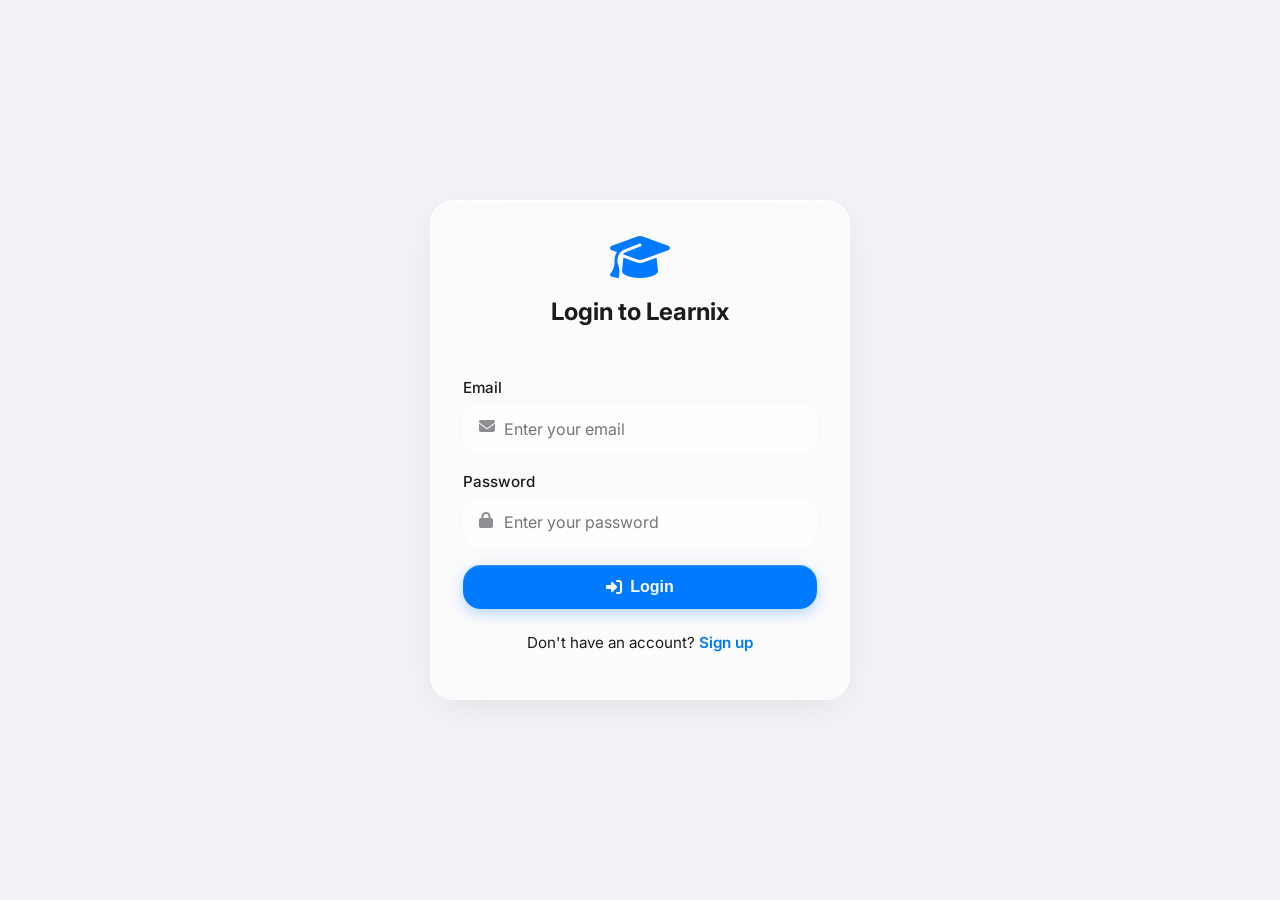
==== commit 9e525daf: "Fix Railway deployment config and remove AI/iOS comments" ====
--- a/src/main/resources/static/dashboard.html
+++ b/src/main/resources/static/dashboard.html
@@ -141,7 +141,6 @@
         </div>
     </div>
 
-    <!-- Floating AI Button -->
     <div class="floating-ai-btn" onclick="alert('AI Assistant features coming soon!')" title="Ask AI">
         <i class="fa-solid fa-sparkles"></i>
     </div>
--- a/src/main/resources/static/css/style.css
+++ b/src/main/resources/static/css/style.css
@@ -202,7 +202,6 @@
 #logoutBtn { color: var(--danger-color); }
 #logoutBtn i { color: var(--danger-color); }
 
-/* Theme Toggle Switch (iOS Style) */
 .theme-toggle-container {
     margin-top: auto;
     display: flex;
@@ -1131,55 +1130,6 @@
     background: var(--success-color);
     width: 0%;
     transition: width 1s ease-out;
-}
-
-.website-visit-badge {
-    position: fixed;
-    left: 50%;
-    bottom: 24px;
-    transform: translateX(-50%);
-    z-index: 998;
-    display: inline-flex;
-    align-items: center;
-    justify-content: center;
-    gap: 0.6rem;
-    max-width: calc(100vw - 2rem);
-    padding: 0.75rem 1rem;
-    border-radius: 999px;
-    color: var(--text-color);
-    font-size: 0.9rem;
-    font-weight: 700;
-    text-align: center;
-    white-space: normal;
-    pointer-events: none;
-}
-
-.website-visit-badge i {
-    color: var(--primary-color);
-    flex: 0 0 auto;
-}
-
-.profile-visit-stat {
-    border-radius: 18px;
-    padding: 1rem;
-    text-align: center;
-    margin-top: 0.5rem;
-}
-
-.profile-visit-stat p {
-    margin: 0;
-    color: var(--primary-color);
-    font-size: 1.8rem;
-    font-weight: 800;
-    line-height: 1;
-}
-
-.profile-visit-stat span {
-    display: block;
-    margin-top: 0.45rem;
-    color: var(--text-secondary);
-    font-size: 0.86rem;
-    font-weight: 600;
 }
 
 /* Responsive */
@@ -1212,15 +1162,8 @@
     .focus-setup-grid {
         grid-template-columns: 1fr;
     }
-    .website-visit-badge {
-        bottom: 16px;
-        width: calc(100vw - 2rem);
-        padding: 0.7rem 0.85rem;
-        font-size: 0.82rem;
-    }
-}
-
-/* Floating AI Button */
+}
+
 .floating-ai-btn {
     position: fixed;
     bottom: 30px;
